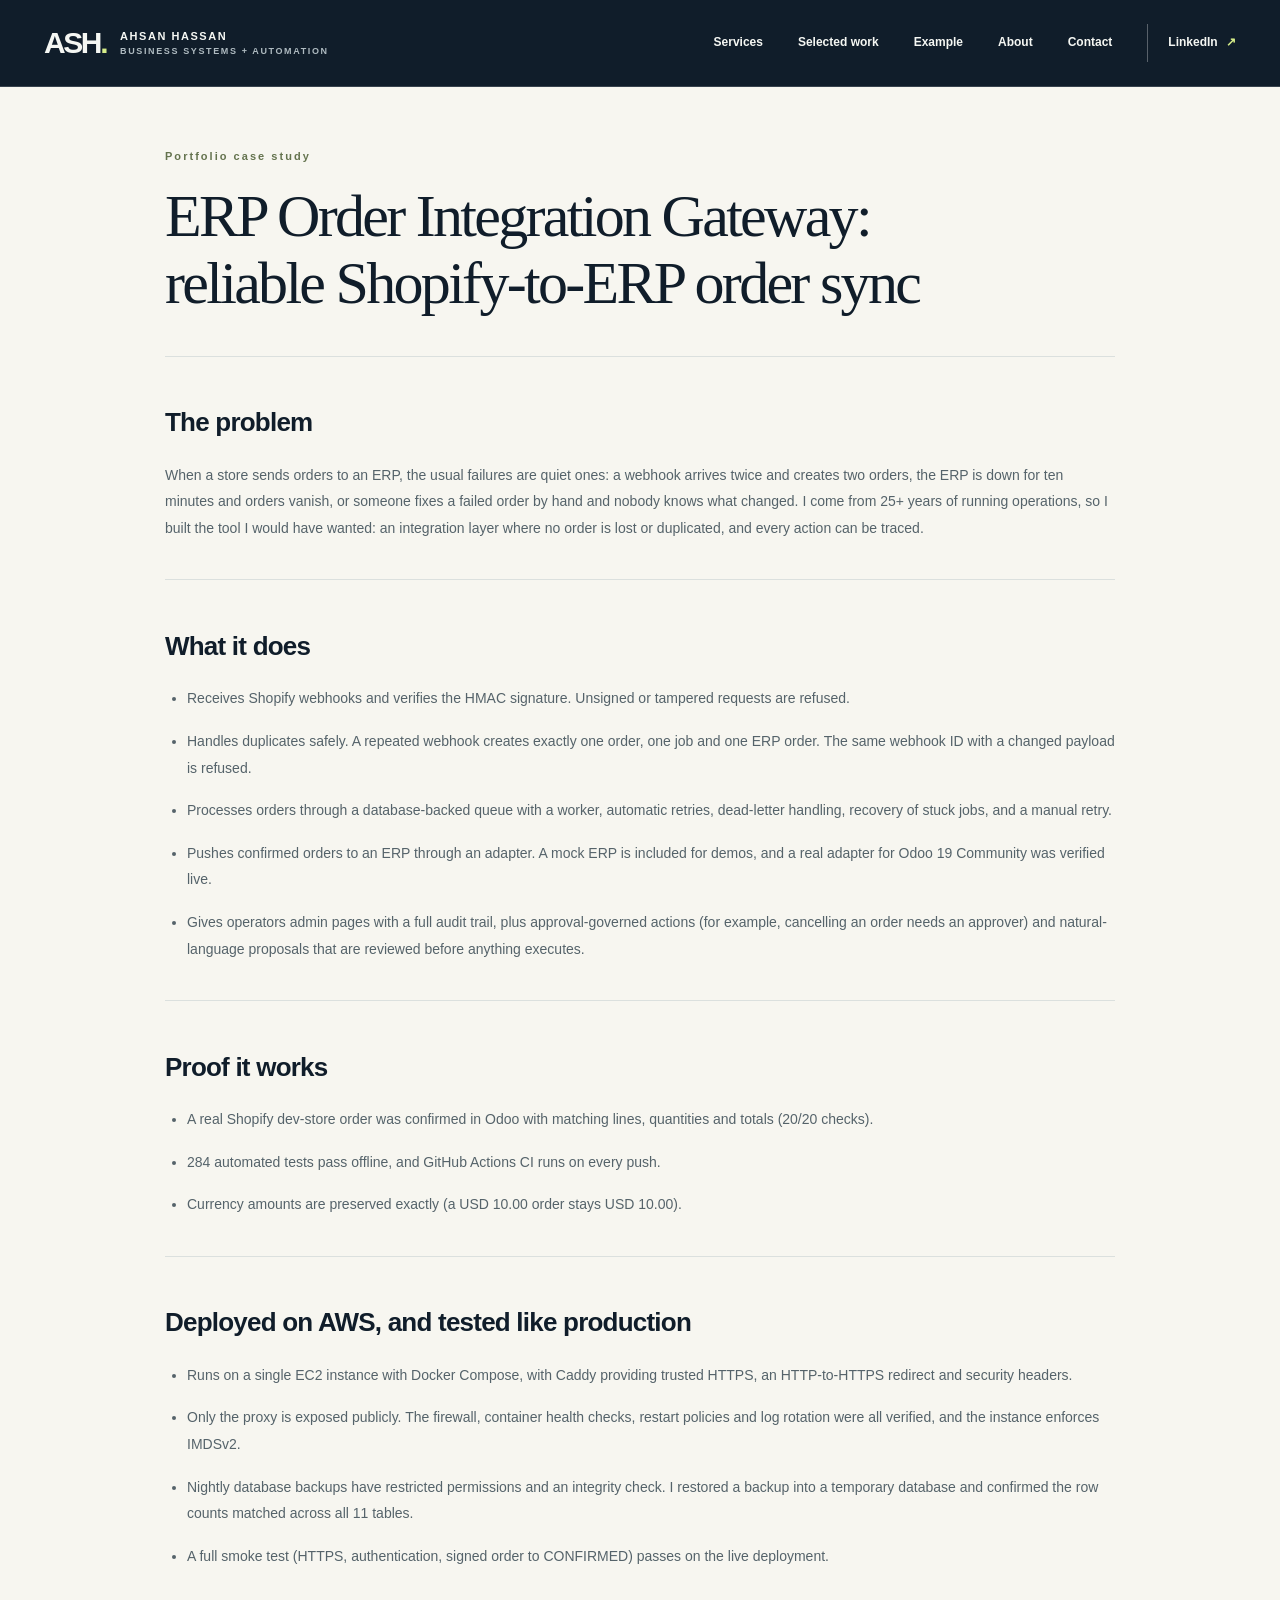
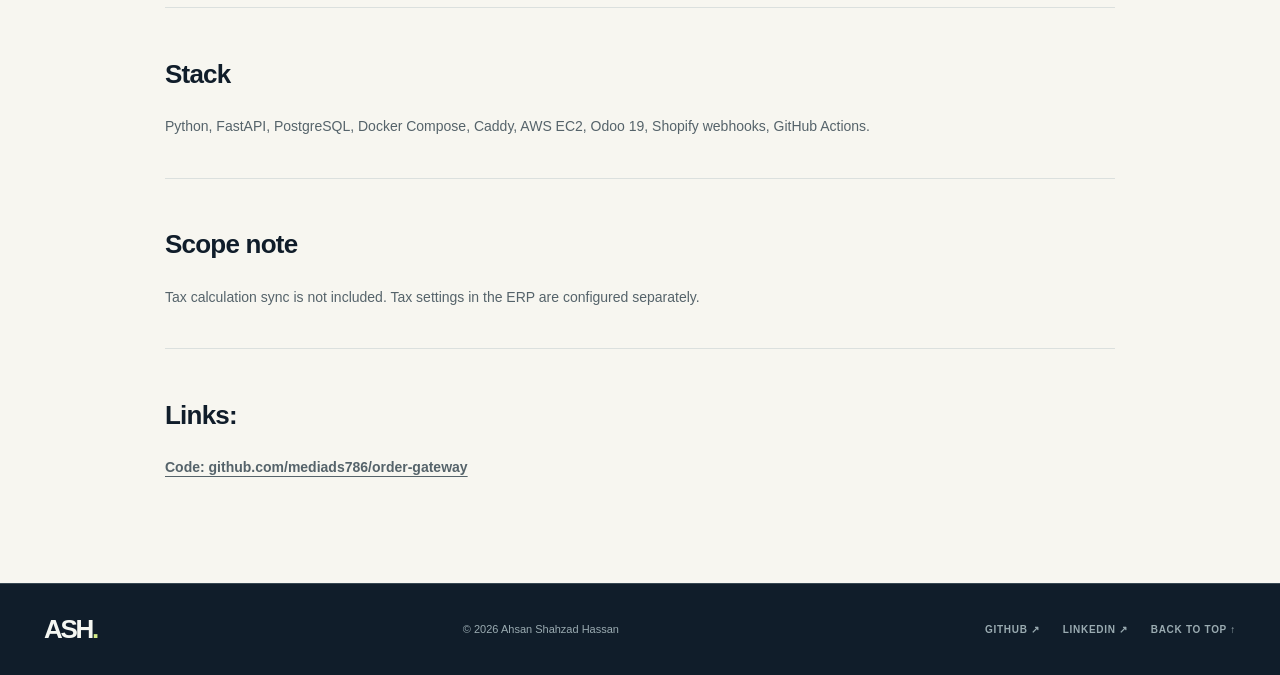
==== order-gateway.html @ eed28237 "Add ERP Order Integration Gateway portfolio case study" ====
<!doctype html>
<html lang="en">
<head>
  <meta charset="utf-8">
  <meta name="viewport" content="width=device-width, initial-scale=1">
  <meta name="theme-color" content="#101d2a">
  <meta name="description" content="ERP Order Integration Gateway case study: reliable Shopify-to-ERP order sync with signed webhooks, safe retries, audit trails and verified Odoo integration.">
  <title>ERP Order Integration Gateway | Ahsan Shahzad Hassan</title>
  <link rel="icon" type="image/svg+xml" href="assets/favicon.svg">
  <link rel="stylesheet" href="styles.css">
  <script src="script.js" defer></script>
  <style>
    .order-gateway-case .site-header{position:relative;background:var(--ink)}
    .order-gateway-case .detail-content{max-width:950px;padding-bottom:64px}
    .order-gateway-case .detail-section ul{padding-left:22px;color:#55636a;font-size:14px;line-height:1.9}
    .order-gateway-case .detail-section li+li{margin-top:16px}
    .order-gateway-case .detail-section a{overflow-wrap:anywhere}
    @media(max-width:1050px){.order-gateway-case .header-content{flex-wrap:wrap;padding-block:18px;gap:18px}.order-gateway-case .nav{gap:20px}}
    @media(max-width:760px){.order-gateway-case .header-content{flex-wrap:nowrap;padding-block:0;gap:12px}.order-gateway-case .nav{gap:0}}
  </style>
</head>
<body class="detail-page order-gateway-case">
  <a class="skip-link" href="#main">Skip to content</a>
  <header class="site-header" id="top">
    <div class="container header-content">
      <a class="brand" href="index.html#top" aria-label="Ahsan Shahzad Hassan, home"><span class="brand-mark">ASH<span class="brand-period">.</span></span><span class="brand-label">AHSAN HASSAN <small>BUSINESS SYSTEMS + AUTOMATION</small></span></a>
      <button class="menu-toggle" type="button" aria-expanded="false" aria-controls="primary-navigation" aria-label="Open navigation"><span></span><span></span><span></span></button>
      <nav id="primary-navigation" class="nav" aria-label="Primary navigation">
        <a href="index.html#services">Services</a><a href="index.html#work">Selected work</a><a href="index.html#case-study">Example</a><a href="index.html#about">About</a><a href="index.html#contact">Contact</a>
        <a class="nav-linkedin" href="https://www.linkedin.com/in/ahsan-shahzad-hassan/" target="_blank" rel="noopener noreferrer" aria-label="LinkedIn profile, opens in new tab">LinkedIn <span aria-hidden="true">↗</span></a>
      </nav>
    </div>
  </header>
  <main id="main" class="container detail-content">
    <article aria-labelledby="case-study-title">
      <div class="detail-intro">
        <p class="section-kicker">Portfolio case study</p>
        <h1 id="case-study-title">ERP Order Integration Gateway: reliable Shopify-to-ERP order sync</h1>
      </div>
      <section class="detail-section" aria-labelledby="problem-title">
        <h2 id="problem-title">The problem</h2>
        <p>When a store sends orders to an ERP, the usual failures are quiet ones: a webhook arrives twice and creates two orders, the ERP is down for ten minutes and orders vanish, or someone fixes a failed order by hand and nobody knows what changed. I come from 25+ years of running operations, so I built the tool I would have wanted: an integration layer where no order is lost or duplicated, and every action can be traced.</p>
      </section>
      <section class="detail-section" aria-labelledby="capabilities-title">
        <h2 id="capabilities-title">What it does</h2>
        <ul>
          <li>Receives Shopify webhooks and verifies the HMAC signature. Unsigned or tampered requests are refused.</li>
          <li>Handles duplicates safely. A repeated webhook creates exactly one order, one job and one ERP order. The same webhook ID with a changed payload is refused.</li>
          <li>Processes orders through a database-backed queue with a worker, automatic retries, dead-letter handling, recovery of stuck jobs, and a manual retry.</li>
          <li>Pushes confirmed orders to an ERP through an adapter. A mock ERP is included for demos, and a real adapter for Odoo 19 Community was verified live.</li>
          <li>Gives operators admin pages with a full audit trail, plus approval-governed actions (for example, cancelling an order needs an approver) and natural-language proposals that are reviewed before anything executes.</li>
        </ul>
      </section>
      <section class="detail-section" aria-labelledby="proof-title">
        <h2 id="proof-title">Proof it works</h2>
        <ul>
          <li>A real Shopify dev-store order was confirmed in Odoo with matching lines, quantities and totals (20/20 checks).</li>
          <li>284 automated tests pass offline, and GitHub Actions CI runs on every push.</li>
          <li>Currency amounts are preserved exactly (a USD 10.00 order stays USD 10.00).</li>
        </ul>
      </section>
      <section class="detail-section" aria-labelledby="deployment-title">
        <h2 id="deployment-title">Deployed on AWS, and tested like production</h2>
        <ul>
          <li>Runs on a single EC2 instance with Docker Compose, with Caddy providing trusted HTTPS, an HTTP-to-HTTPS redirect and security headers.</li>
          <li>Only the proxy is exposed publicly. The firewall, container health checks, restart policies and log rotation were all verified, and the instance enforces IMDSv2.</li>
          <li>Nightly database backups have restricted permissions and an integrity check. I restored a backup into a temporary database and confirmed the row counts matched across all 11 tables.</li>
          <li>A full smoke test (HTTPS, authentication, signed order to CONFIRMED) passes on the live deployment.</li>
        </ul>
      </section>
      <section class="detail-section" aria-labelledby="stack-title">
        <h2 id="stack-title">Stack</h2>
        <p>Python, FastAPI, PostgreSQL, Docker Compose, Caddy, AWS EC2, Odoo 19, Shopify webhooks, GitHub Actions.</p>
      </section>
      <section class="detail-section" aria-labelledby="scope-title">
        <h2 id="scope-title">Scope note</h2>
        <p>Tax calculation sync is not included. Tax settings in the ERP are configured separately.</p>
      </section>
      <section class="detail-section" aria-labelledby="links-title">
        <h2 id="links-title">Links:</h2>
        <p class="media-links"><a href="https://github.com/mediads786/order-gateway" target="_blank" rel="noopener noreferrer">Code: github.com/mediads786/order-gateway</a></p>
      </section>
    </article>
  </main>
  <footer class="site-footer"><div class="container footer-content"><a class="footer-brand" href="index.html#top">ASH<span>.</span></a><span>© <span id="year">2026</span> Ahsan Shahzad Hassan</span><div><a href="https://github.com/mediads786" target="_blank" rel="noopener noreferrer">GITHUB ↗</a><a href="https://www.linkedin.com/in/ahsan-shahzad-hassan/" target="_blank" rel="noopener noreferrer">LINKEDIN ↗</a><a href="#top">BACK TO TOP ↑</a></div></div></footer>
</body>
</html>
---- styles.css ----
:root{--ink:#101d2a;--ink2:#172a38;--paper:#f7f6f0;--white:#fff;--muted:#5d6971;--line:#dbe0de;--lime:#d6ed89;--accent:#b7d86c;--cream:#ecece1;--container:1192px;--ease:cubic-bezier(.22,1,.36,1)}
*{box-sizing:border-box}html{scroll-behavior:smooth;scroll-padding-top:85px}body{margin:0;background:var(--paper);color:var(--ink);font-family:Inter,ui-sans-serif,-apple-system,BlinkMacSystemFont,"Segoe UI",Arial,sans-serif;font-size:16px;line-height:1.6;-webkit-font-smoothing:antialiased}a{color:inherit;text-decoration:none}button{font:inherit}img{max-width:100%;display:block}.container{width:min(calc(100% - 72px),var(--container));margin-inline:auto}a:focus-visible,button:focus-visible{outline:3px solid #8cae3e;outline-offset:5px}.skip-link{position:fixed;top:-100px;left:15px;background:var(--lime);color:var(--ink);padding:12px 20px;z-index:999}.skip-link:focus{top:12px}
.site-header{position:absolute;inset:0 0 auto;z-index:50;border-bottom:1px solid rgba(255,255,255,.17);color:#f5f7f3}.header-content{display:flex;align-items:center;justify-content:space-between;min-height:86px;gap:30px}.brand{display:inline-flex;align-items:center;gap:14px;flex-shrink:0}.brand-mark{font-weight:850;font-size:30px;letter-spacing:-.08em;line-height:1}.brand-period{color:var(--lime)}.brand-label{font-size:11px;font-weight:750;letter-spacing:.14em;line-height:1.3}.brand-label small{display:block;font-weight:550;font-size:9px;color:#afbbc1;letter-spacing:.18em;margin-top:3px}.nav{display:flex;align-items:center;gap:35px;font-size:12px;font-weight:650}.nav a{transition:color .2s}.nav a:hover{color:var(--lime)}.nav-linkedin{padding:9px 0 9px 20px;border-left:1px solid rgba(255,255,255,.3)}.nav-linkedin span{color:var(--lime);margin-left:5px}.menu-toggle{display:none}
.hero{background:var(--ink);color:#f7f8f3;position:relative;overflow:hidden;padding:148px 0 30px}.hero:before{content:"";position:absolute;width:770px;height:770px;background:radial-gradient(circle,rgba(90,130,133,.19),transparent 65%);top:-190px;right:-250px;pointer-events:none}.hero-grid{display:grid;grid-template-columns:1.02fr .98fr;gap:70px;align-items:center;min-height:575px}.hero-copy{position:relative;padding-bottom:8px}.eyebrow,.section-kicker{margin:0;font-size:11px;line-height:1.3;font-weight:780;letter-spacing:.185em}.eyebrow{color:var(--lime);display:flex;align-items:center;gap:12px}.status-dot{width:7px;height:7px;border-radius:50%;background:var(--lime);box-shadow:0 0 0 4px rgba(214,237,137,.12)}.eyebrow-slash{color:#697d88;font-weight:400}.hero h1{font-family:Georgia,"Times New Roman",serif;font-weight:400;font-size:clamp(42px,4.5vw,68px);line-height:1.08;letter-spacing:-.055em;margin:29px 0 27px;max-width:720px}.hero h1 em,.section h2 em,.contact-section h2 em{font-style:italic;color:var(--lime);font-weight:400}.hero-lead{color:#bfcbce;font-size:17px;line-height:1.82;max-width:522px;margin:0}.hero-actions{display:flex;gap:13px;flex-wrap:wrap;margin-top:35px}.button{display:inline-flex;align-items:center;justify-content:space-between;gap:32px;padding:15px 21px;min-height:53px;font-size:12px;line-height:1.3;font-weight:780;border:1px solid transparent;transition:transform .2s var(--ease),background .2s,color .2s}.button:hover{transform:translateY(-3px)}.button span{font-size:17px;font-weight:500}.button-primary{background:var(--lime);color:var(--ink)}.button-primary:hover{background:#ecffa8}.button-outline{border-color:rgba(255,255,255,.32);color:#fff}.button-outline:hover{border-color:var(--lime);background:rgba(255,255,255,.05)}.hero-notes{display:flex;align-items:center;gap:24px;margin-top:58px;color:#a6b5bb;font-size:11px;line-height:1.4;letter-spacing:.015em}.hero-notes strong{font-weight:800;color:#fff}.hero-notes-divider{height:18px;border-left:1px solid #4a5b65}.hero-bottom{border-top:1px solid rgba(255,255,255,.16);display:flex;justify-content:space-between;align-items:center;padding-top:23px;font-size:9px;font-weight:750;letter-spacing:.18em;color:#90a3aa}.hero-bottom span:last-child{font-size:20px;font-weight:400;line-height:1}
.hero-visual{position:relative;isolation:isolate;padding:32px 34px 25px;min-height:0;background:linear-gradient(160deg,#203749 0%,#132635 90%);border:1px solid #395061;box-shadow:19px 24px 60px rgba(0,0,0,.24);border-radius:3px;overflow:hidden}.hero-visual:before{content:"";position:absolute;inset:0;z-index:-1;background-image:linear-gradient(rgba(255,255,255,.032) 1px,transparent 1px),linear-gradient(90deg,rgba(255,255,255,.032) 1px,transparent 1px);background-size:28px 28px;mask-image:linear-gradient(90deg,transparent,black)}.visual-topline,.visual-footer{display:flex;justify-content:space-between;align-items:center;font-size:9px;letter-spacing:.11em;color:#aabdc4;font-weight:780}.visual-topline>span:first-child{display:flex;align-items:center;gap:8px}.visual-pulse{display:block;width:6px;height:6px;background:var(--lime);border-radius:50%}.visual-heading{font-size:clamp(23px,2.4vw,35px);font-weight:650;line-height:1.13;letter-spacing:-.04em;margin:29px 0 22px}.visual-heading span{color:var(--lime)}.flow-rail{display:flex;gap:5px;margin:0 0 22px}.flow-rail div{height:3px;background:#47606f;flex:1}.flow-rail .flow-rail-active{background:var(--lime)}.process-card{min-height:69px;display:flex;align-items:center;gap:17px;padding:13px 17px;background:#f5f6f1;color:var(--ink);border:1px solid #eff4f3;box-shadow:0 10px 14px rgba(0,0,0,.08)}.process-icon{width:32px;height:32px;border:1px solid #bbc4c4;display:grid;place-items:center;flex-shrink:0;font-size:10px;font-weight:800}.process-card strong{font-size:13px;display:block;line-height:1.3}.process-card small{font-size:11px;color:#647179;line-height:1.45;display:block;margin-top:3px}.process-symbol{margin-left:auto;font-size:19px;color:#677880}.process-card.result-card{background:var(--lime);border-color:var(--lime)}.result-card .process-icon{border-color:#92af56}.result-card .process-symbol{color:#24321c}.result-card small{color:#536944}.flow-connector{height:20px;display:flex;justify-content:center;align-items:center}.flow-connector span{height:14px;border-left:1px dashed #8cabb4;position:relative}.flow-connector span:after{content:"";position:absolute;bottom:-2px;left:-3px;width:5px;height:5px;transform:rotate(45deg);border-bottom:1px solid #8cabb4;border-right:1px solid #8cabb4}.visual-footer{margin-top:23px;border-top:1px solid #49606d;padding-top:17px;gap:8px;font-size:8px;letter-spacing:.12em}
.section{padding:107px 0}.section-kicker{color:#64734e}.section h2,.contact-section h2{font-family:Georgia,"Times New Roman",serif;font-size:clamp(43px,4.1vw,63px);font-weight:400;letter-spacing:-.045em;line-height:1.12;margin:20px 0 0}.section h2 em{color:#7b9653}.section-heading{display:grid;grid-template-columns:1.1fr .65fr;gap:70px;align-items:end;margin-bottom:48px}.section-heading h2{max-width:680px}.section-intro{max-width:390px;color:var(--muted);font-size:14px;line-height:1.9;margin:0 0 5px}.project-grid{display:grid;grid-template-columns:repeat(2,minmax(0,1fr));gap:24px}.project-card{background:var(--white);border:1px solid #e1e5df;min-width:0;display:flex;flex-direction:column;transition:border-color .25s,transform .25s var(--ease),box-shadow .25s}.project-card:hover{border-color:#9bab9b;transform:translateY(-4px);box-shadow:0 18px 36px rgba(16,29,42,.07)}.project-image{display:block;position:relative;aspect-ratio:1.63;background:#dfe7e7;overflow:hidden;border-bottom:1px solid #e1e5df}.project-image:before{content:"";position:absolute;inset:0;background:linear-gradient(155deg,rgba(16,29,42,.1),rgba(16,29,42,0) 45%);z-index:1;pointer-events:none}.project-image img{width:100%;height:100%;object-fit:cover;object-position:top;transition:transform .7s var(--ease)}.project-card:hover .project-image img{transform:scale(1.035)}.farmflow-image{background:#d4e1e7}.ecomm-image{background:#dfece4}.friofix-image{background:#d5e5e6}.processlens-image{background:#e5e9ef}.processlens-image img{object-fit:contain;padding:13px;background:#f5f5f2}.image-corner{position:absolute;right:0;bottom:0;background:var(--lime);color:var(--ink);z-index:2;width:40px;height:40px;display:grid;place-items:center;font-size:19px}.project-content{padding:28px 30px 29px;display:flex;flex-direction:column;flex:1}.project-meta{display:flex;flex-wrap:wrap;align-items:center;justify-content:space-between;gap:9px;color:#587052;font-size:9px;font-weight:850;letter-spacing:.14em}.project-tag{letter-spacing:.08em;font-size:8px;background:#eef1e7;padding:6px 8px;color:#556c45}.project-content h3{font-size:27px;letter-spacing:-.047em;line-height:1.19;font-weight:690;margin:18px 0 12px}.project-content p{margin:0 0 18px;font-size:13px;line-height:1.85;color:#5a6871;max-width:470px}.project-stack{font-size:9px;font-weight:770;letter-spacing:.115em;color:#67736a;line-height:1.6;margin-top:auto}.project-stack span{padding:0 5px;color:#a3afa9}.project-links{display:flex;gap:25px;flex-wrap:wrap;padding-top:21px;margin-top:20px;border-top:1px solid #e2e6e1}.project-links a,.text-link{font-size:12px;line-height:1.4;font-weight:780;display:inline-flex;gap:11px;align-items:center;transition:gap .2s,color .2s}.project-links a span,.text-link span{font-weight:400;font-size:16px}.project-links a:hover,.text-link:hover{color:#6a8647;gap:15px}.project-footnote{color:#758177;font-size:11px;line-height:1.6;margin:18px 0 0}
.services-section{background:#e9ede5}.services-layout{display:grid;grid-template-columns:.78fr 1.2fr;gap:100px}.services-header{padding-top:16px}.services-header h2{max-width:480px}.services-header>p:not(.section-kicker){max-width:410px;color:#57675d;line-height:1.85;font-size:14px;margin:25px 0 25px}.services-header .text-link{border-bottom:1px solid currentColor;padding-bottom:5px}.service-list{border-top:1px solid #abb8ae}.service-item{display:grid;grid-template-columns:1fr;gap:0;border-bottom:1px solid #abb8ae;padding:26px 1px 24px;align-items:start}.service-number{font-size:11px;font-weight:780;letter-spacing:.06em;color:#68804d;margin-top:4px}.service-item h3{font-size:19px;letter-spacing:-.025em;font-weight:720;line-height:1.4;margin:0 0 7px}.service-item p{color:#64736b;font-size:12px;line-height:1.75;margin:0;max-width:460px}.service-arrow{font-size:20px;font-weight:400;color:#67804c}
.about-section{background:#f9f9f4}.about-grid{display:grid;grid-template-columns:.64fr 1.2fr;gap:120px}.about-aside{position:relative;min-height:390px;border-right:1px solid #d8dfd5;display:flex;flex-direction:column;justify-content:space-between}.about-monogram{font-size:clamp(110px,12vw,180px);font-weight:800;letter-spacing:-.12em;line-height:.85;color:#e0e7db;margin-left:-14px}.about-monogram span{color:#98b96a}.about-aside-label{color:#829084;letter-spacing:.14em;font-size:9px;font-weight:800;margin-bottom:5px}.about-copy h2{margin:0 0 30px}.about-copy>p{font-size:15px;line-height:1.95;color:#55636a;max-width:665px;margin:0 0 18px}.about-facts{display:grid;grid-template-columns:repeat(3,1fr);gap:15px;border-top:1px solid var(--line);border-bottom:1px solid var(--line);padding:21px 0;margin-top:34px}.about-facts span{display:block;font-size:9px;letter-spacing:.12em;font-weight:820;color:#7b897d;margin-bottom:8px}.about-facts strong{font-size:12px;line-height:1.5;font-weight:750;display:block}.about-links{display:flex;gap:34px;margin-top:25px}
.contact-section{background:var(--ink2);color:#f8faf4;padding:92px 0 103px;position:relative;overflow:hidden}.contact-section:after{content:"ASH";position:absolute;font-size:min(40vw,550px);line-height:1;font-weight:800;letter-spacing:-.16em;right:-1%;bottom:-22%;color:rgba(255,255,255,.025);pointer-events:none}.contact-inner{position:relative;z-index:1}.contact-section .section-kicker{color:var(--lime)}.contact-section h2{font-size:clamp(50px,5vw,76px);margin:22px 0 24px}.contact-section h2 em{color:var(--lime)}.contact-inner>p:not(.section-kicker){max-width:520px;color:#c3cfd0;line-height:1.85;font-size:15px;margin:0 0 30px}.button-contact{background:var(--lime);color:var(--ink);min-width:180px}.button-contact:hover{background:#ecffa8}.contact-email{display:block;width:max-content;margin-top:19px;color:#bdc9cb;font-size:12px;border-bottom:1px solid #647780;padding-bottom:3px}.contact-email:hover{color:var(--lime)}.site-footer{background:#101d2a;color:#9aabb1;border-top:1px solid #374752}.footer-content{min-height:91px;display:flex;align-items:center;justify-content:space-between;gap:20px}.footer-brand{font-size:26px;font-weight:850;letter-spacing:-.09em;color:#f5f7f2}.footer-brand span{color:var(--lime)}.footer-content>span{font-size:11px}.footer-content>div{display:flex;align-items:center;gap:23px;font-size:10px;font-weight:800;letter-spacing:.07em}.footer-content>div a:hover{color:var(--lime)}
@media(max-width:1050px){.hero-grid{gap:40px;grid-template-columns:1fr 1fr}.hero h1{font-size:clamp(38px,5vw,54px)}.hero-lead{font-size:15px}.hero-visual{padding:27px 26px;min-height:auto}.services-layout{gap:50px}.about-grid{gap:70px}.nav{gap:21px}.section{padding:84px 0}}@media(max-width:760px){.container{width:min(calc(100% - 40px),var(--container))}.site-header{position:absolute}.header-content{min-height:72px}.brand-mark{font-size:26px}.menu-toggle{display:flex;flex-direction:column;align-items:center;justify-content:center;gap:5px;border:1px solid rgba(255,255,255,.4);background:transparent;width:40px;height:40px;cursor:pointer}.menu-toggle span{height:1px;width:18px;background:#fff;display:block}.nav{display:none;position:absolute;left:0;right:0;top:72px;padding:16px 20px 22px;background:#172b3a;border-bottom:1px solid #49606b;flex-direction:column;align-items:stretch;gap:0;box-shadow:0 16px 22px rgba(0,0,0,.18)}.nav.is-open{display:flex}.nav a{padding:12px 0;font-size:14px}.nav-linkedin{border-left:0;border-top:1px solid #4b5b65;margin-top:7px}.hero{padding-top:132px}.hero-grid{grid-template-columns:1fr;gap:46px}.hero h1{font-size:clamp(38px,8vw,56px)}.hero-lead{max-width:570px}.hero-notes{margin-top:32px}.hero-visual{max-width:560px;width:100%;margin-inline:auto}.hero-bottom{margin-top:45px}.section-heading{grid-template-columns:1fr;gap:22px}.section-intro{max-width:600px}.project-grid{grid-template-columns:1fr}.project-image{aspect-ratio:1.85}.services-layout{grid-template-columns:1fr;gap:35px}.services-header h2{max-width:600px}.about-grid{grid-template-columns:1fr;gap:32px}.about-aside{min-height:0;border-right:0;display:block}.about-monogram,.about-aside-label{display:none}.about-copy h2{font-size:clamp(40px,7.5vw,58px)}.about-facts{gap:10px}.footer-content{flex-wrap:wrap;padding-block:23px}.footer-content>div{width:100%;gap:23px}}@media(max-width:470px){.container{width:calc(100% - 34px)}.hero{padding-top:113px}.brand-label{font-size:9px}.brand-label small{font-size:8px}.hero h1{font-size:clamp(34px,9.5vw,44px);margin:24px 0}.hero-lead{font-size:14px}.hero-actions{gap:10px}.hero-actions .button{width:100%}.hero-notes{align-items:flex-start;gap:13px;font-size:10px}.hero-notes-divider{height:27px}.hero-visual{padding:23px 18px}.visual-heading{margin-top:26px}.visual-footer{font-size:7px}.section{padding:68px 0}.section h2{font-size:clamp(39px,10vw,48px)}.section-heading{margin-bottom:30px}.project-grid{gap:20px}.project-image{aspect-ratio:1.45}.project-content{padding:24px 20px}.project-content h3{font-size:25px}.project-tag{font-size:7px}.project-links{gap:17px}.service-item{grid-template-columns:1fr;gap:0;padding-block:24px}.service-item h3{font-size:17px}.about-facts{grid-template-columns:1fr;gap:17px}.about-facts span{margin-bottom:2px}.about-links{gap:24px}.contact-section{padding:76px 0}.contact-section h2{font-size:clamp(43px,10vw,57px)}.footer-content>div{gap:15px;font-size:9px}}@media(prefers-reduced-motion:reduce){html{scroll-behavior:auto}*,*:before,*:after{animation-duration:.01ms!important;transition-duration:.01ms!important}}

.hero-visual .process-icon{font-size:15px}.hero-visual .process-card small{max-width:330px}
.case-section{background:#fff}.case-grid{display:grid;grid-template-columns:repeat(3,minmax(0,1fr));gap:48px;margin-top:44px;border-top:1px solid var(--line);padding-top:34px}.case-grid h3{font-size:11px;letter-spacing:.16em;text-transform:uppercase;color:#64734e;margin:0 0 12px;font-weight:820}.case-grid p{font-size:15px;line-height:1.85;color:#55636a;margin:0}.case-link{margin-top:38px;border-bottom:1px solid currentColor;padding-bottom:5px}
.steps{margin:0 0 28px;padding:0;list-style:none;counter-reset:s;max-width:410px}.steps li{counter-increment:s;position:relative;padding:14px 0 14px 34px;border-top:1px solid #b9c5bb;font-size:13px;line-height:1.7;color:#57675d}.steps li:last-child{border-bottom:1px solid #b9c5bb}.steps li:before{content:counter(s);position:absolute;left:0;top:14px;font-size:12px;font-weight:800;color:#68804d}.steps strong{display:block;color:var(--ink);font-size:14px}
.about-photo{width:min(100%,300px);aspect-ratio:5/6;object-fit:cover;margin-top:26px}.about-aside:has(.about-photo) .about-monogram{display:none}
@media(max-width:760px){.case-grid{grid-template-columns:1fr;gap:28px}.about-photo{width:min(100%,240px)}}


.hero-visual .process-card{margin-bottom:10px}.hero-visual .process-card.result-card{margin-bottom:0}

.order-gateway-card{grid-column:1/-1;display:grid;grid-template-columns:minmax(0,1fr) minmax(0,1fr)}
.automation-gallery{display:grid;grid-template-columns:repeat(2,minmax(0,1fr));gap:24px}.automation-gallery figure{min-width:0}.automation-image{display:flex;align-items:center;justify-content:center;aspect-ratio:2.8;background:#fff;border:1px solid rgba(16,29,42,.12);border-radius:12px;overflow:hidden}.automation-image img{width:100%;height:100%;object-fit:contain}.automation-image:hover{border-color:#9bab9b}
@media(max-width:760px){.automation-gallery{grid-template-columns:1fr}}
.order-gateway-image{aspect-ratio:auto;min-height:100%;background:#f7f6f0;border-bottom:0;border-right:1px solid #e1e5df;display:flex;align-items:center;justify-content:center;padding-bottom:36px}
.order-gateway-image:before{display:none}.order-gateway-image img{height:auto;object-fit:contain;object-position:center}.order-gateway-card:hover .order-gateway-image img{transform:none}
.order-gateway-card .project-content{padding:32px}.order-gateway-card .project-content h3{max-width:460px}.order-gateway-card .project-content>p{max-width:none}
.project-evidence{list-style:none;margin:0 0 20px;padding:0;border-top:1px solid var(--line)}.project-evidence li{position:relative;padding:12px 0 12px 20px;border-bottom:1px solid var(--line);font-size:12px;line-height:1.7;color:#5a6871}.project-evidence li:before{content:"✓";position:absolute;left:0;top:12px;color:#59783c;font-weight:800}.project-evidence strong{color:var(--ink);font-weight:750}
.order-gateway-card .project-content .project-scope{font-size:11px;line-height:1.75;color:#64716b;margin-bottom:20px}
.evidence-image-caption{position:absolute;bottom:0;left:0;right:40px;padding:9px 14px;border-top:1px solid var(--line);font-size:10px;font-weight:750;line-height:1.7;background:#eef1e7;color:#556c45}
.order-gateway-evidence{grid-column:1/-1;display:grid;grid-template-columns:repeat(2,minmax(0,1fr));gap:24px;padding:28px 32px;border-top:1px solid var(--line);background:#f9faf5}.order-gateway-evidence figure{margin:0;min-width:0}.evidence-link{display:block;border:1px solid var(--line);background:#f7f6f0}.evidence-link img{width:100%;height:auto}.order-gateway-evidence figcaption{margin-top:12px;font-size:11px;line-height:1.75;color:#64716b}.order-gateway-evidence figcaption strong{color:var(--ink);font-weight:750}
@media(max-width:1050px){.order-gateway-card .project-content{padding:26px}.order-gateway-card .project-content h3{font-size:25px}}
@media(max-width:760px){.order-gateway-card{grid-template-columns:1fr}.order-gateway-image{min-height:0;aspect-ratio:2140/1300;border-right:0;border-bottom:1px solid #e1e5df}.order-gateway-image img{width:100%;height:100%}.order-gateway-card .project-content{padding:26px}.order-gateway-evidence{grid-template-columns:1fr;padding:26px}}
@media(max-width:470px){.order-gateway-card .project-content{padding:24px 20px}.order-gateway-evidence{padding:24px 20px}.evidence-image-caption{font-size:9px}}

[hidden]{display:none!important}.project-filters{display:flex;flex-wrap:wrap;gap:10px;margin:0 0 12px}.project-filters button{border:1px solid #bcc8b7;background:transparent;color:var(--ink);padding:10px 14px;font-size:12px;font-weight:700;line-height:1.45;cursor:pointer}.project-filters button[aria-pressed="true"]{background:var(--lime);border-color:#a5bd74}.project-filters button:hover{border-color:#6a8647}.filter-result{margin:0 0 24px;color:var(--muted);font-size:12px}.gateway-feature{border-top:3px solid #a5bd74}.gateway-image{background:var(--paper)}.gateway-image img{object-fit:contain;object-position:center;padding:10px}.project-content .related-project{font-size:11px;line-height:1.6;margin:17px 0 0;padding-top:13px;border-top:1px solid var(--line)}.related-project a{text-decoration:underline;text-underline-offset:3px}.project-content h3{min-height:2.38em}.detail-header{background:var(--ink);color:#fff}.detail-header nav{display:flex;flex-wrap:wrap;gap:24px;font-size:12px;font-weight:700}.detail-content{padding-top:62px;padding-bottom:40px}.detail-intro{max-width:850px;margin-bottom:34px}.detail-intro h1{font-family:Georgia,"Times New Roman",serif;font-size:clamp(36px,5vw,60px);font-weight:400;letter-spacing:-.045em;line-height:1.12;margin:20px 0}.detail-lead{font-size:18px;line-height:1.8;color:var(--muted)}.detail-media{margin:0 0 40px}.detail-media img{width:100%;border:1px solid var(--line)}.detail-media figcaption{font-size:12px;color:var(--muted);margin-top:12px;line-height:1.8}.detail-section{margin:38px 0;padding-top:28px;border-top:1px solid var(--line)}.detail-section h2,.related-case h2{font-size:26px;line-height:1.3;letter-spacing:-.03em}.detail-section p,.related-case p{max-width:950px;color:#55636a;font-size:14px;line-height:1.9}.architecture-path{padding:20px;background:#eef1e7;border:1px solid var(--line);font-size:14px;line-height:2;font-weight:650}.detail-section video{width:100%;display:block;background:var(--ink);border:1px solid var(--line)}.media-links{display:flex;flex-wrap:wrap;gap:24px}.media-links a{font-weight:750;text-decoration:underline;text-underline-offset:4px}.detail-section .project-evidence li{font-size:14px;padding:15px 0 15px 22px}.related-case{background:#e9ede5;padding:28px;margin-top:45px}.detail-footer{display:flex;justify-content:space-between;gap:20px;padding-block:28px;font-size:12px;font-weight:700;border-top:1px solid var(--line)}
@media(max-width:760px){.detail-header .header-content{flex-wrap:wrap;padding-block:16px;gap:15px}.detail-header nav{gap:14px}.detail-content{padding-top:38px}.detail-lead{font-size:16px}.detail-section h2,.related-case h2{font-size:23px}.related-case{padding:22px}.project-content h3{min-height:0}}
@media(max-width:470px){.project-filters button{width:100%;text-align:left}.detail-header nav{font-size:11px}.detail-footer{flex-wrap:wrap}}
.detail-page .project-content h2{font-size:27px;letter-spacing:-.047em;line-height:1.19;font-weight:690;margin:18px 0 12px}

/* Keep the homepage gallery light; full project information lives on detail pages. */
.work-section .project-grid{column-gap:36px;row-gap:56px;align-items:stretch;grid-auto-rows:1fr}
.work-section .project-grid>.project-card{border-width:1px;border-color:#dfe4dc;box-shadow:none}
.work-section .project-grid>.gateway-feature{border-top-color:#a5bd74}
.work-section .project-grid .project-image{aspect-ratio:2.6;flex:none;min-height:0}
.work-section .project-grid .project-image img{object-fit:cover;object-position:top;padding:0}
.work-section .project-grid .project-image img.project-preview-workflow{object-fit:contain;object-position:center}
.work-section .project-grid .project-content{padding:28px;min-height:246px}
.work-section .project-grid .project-content h3{margin:14px 0 10px;min-height:2.38em}
.work-section .project-grid .project-content>p{font-size:13px;line-height:1.75;margin:0;max-width:none;min-height:3.5em}
.work-section .project-grid .project-links{margin-top:auto;padding-top:22px;border-top:0}
.work-section .project-filters{margin-bottom:16px;gap:12px}
.work-section .filter-result{margin-bottom:44px}
.automation-examples-link{margin:44px 0 0}
.detail-screenshot{display:block;border:1px solid var(--line);background:var(--paper)}.detail-screenshot img{width:100%;height:auto}
@media(max-width:1050px){.work-section .project-grid{column-gap:32px;row-gap:48px}.work-section .project-grid .project-content{padding:24px}}
@media(max-width:900px){.work-section .project-grid{grid-template-columns:1fr;row-gap:40px;grid-auto-rows:auto}.work-section .project-grid .project-content{min-height:230px}.work-section .project-grid .project-content h3{min-height:2.38em}.work-section .filter-result{margin-bottom:36px}}
@media(max-width:470px){.work-section .project-grid{row-gap:36px}.work-section .project-grid .project-content{padding:24px;min-height:230px}.work-section .project-filters{gap:10px}.work-section .filter-result{margin-bottom:32px}}
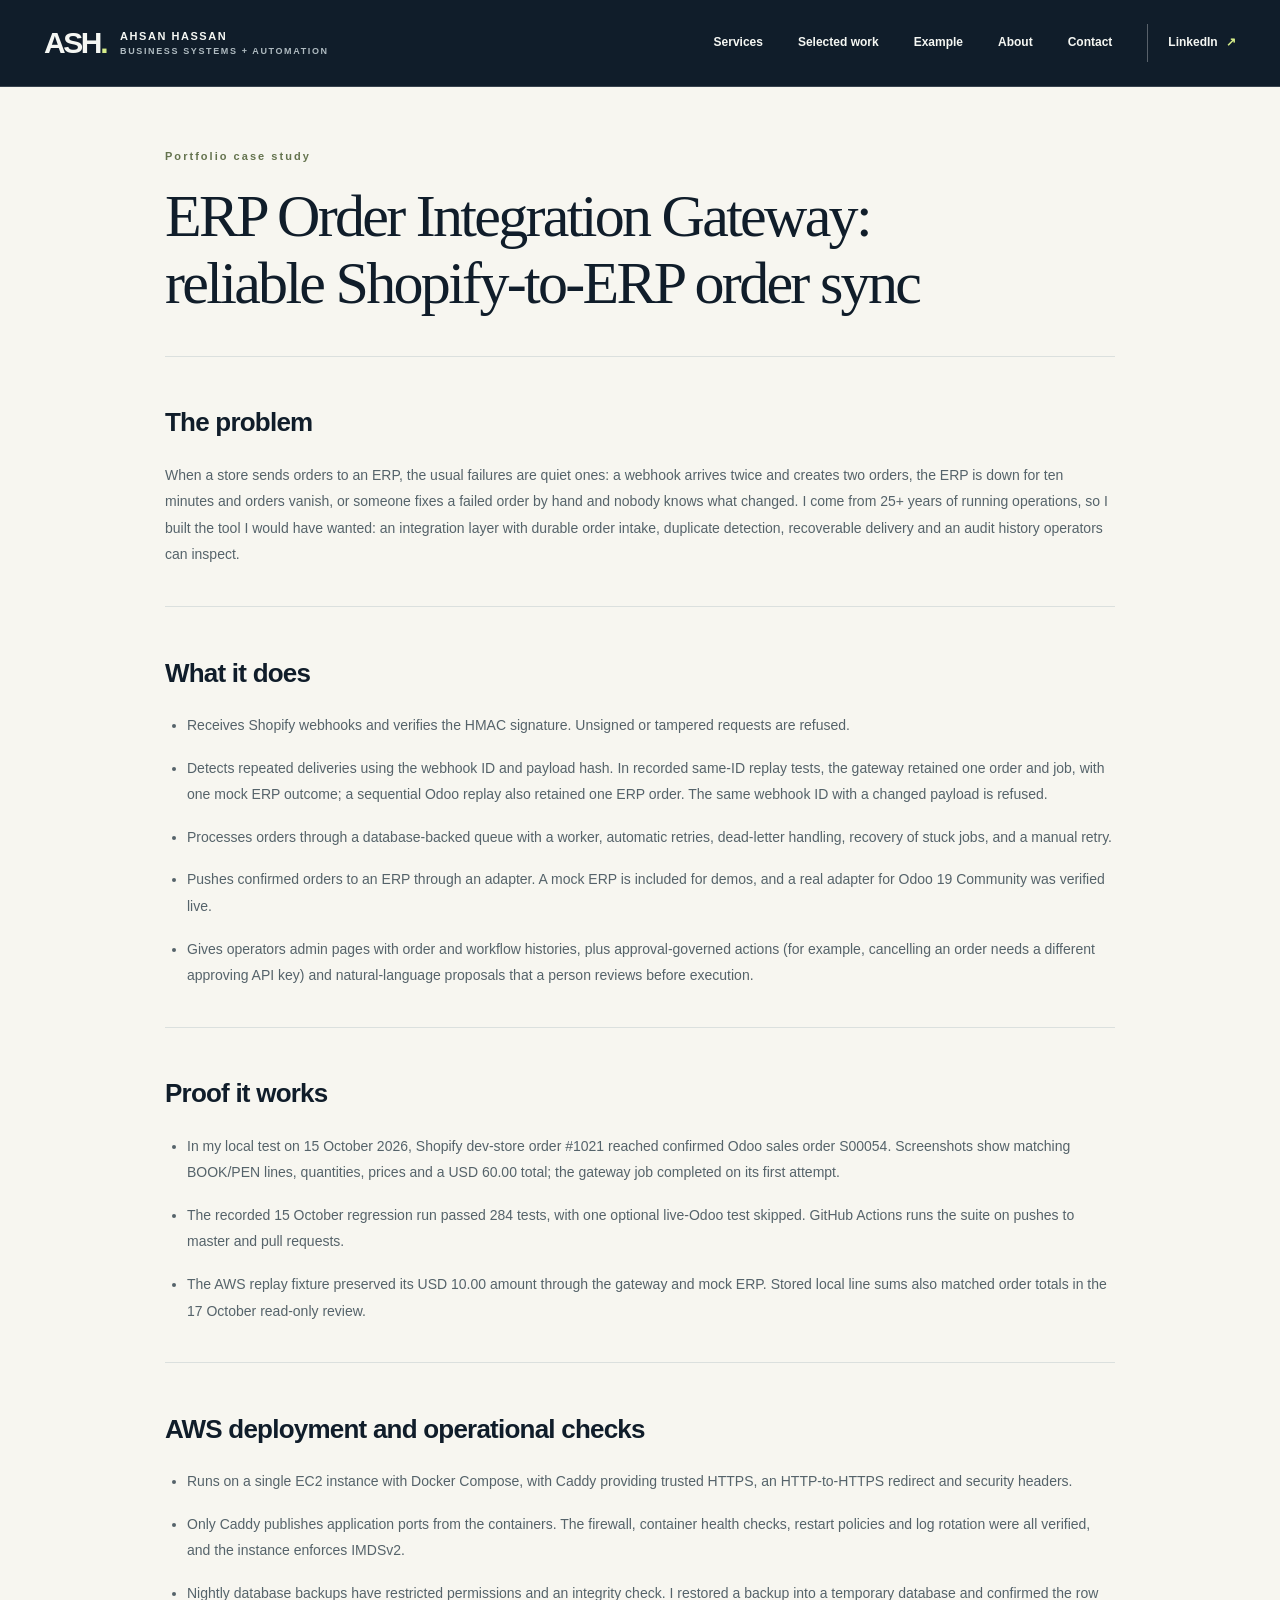
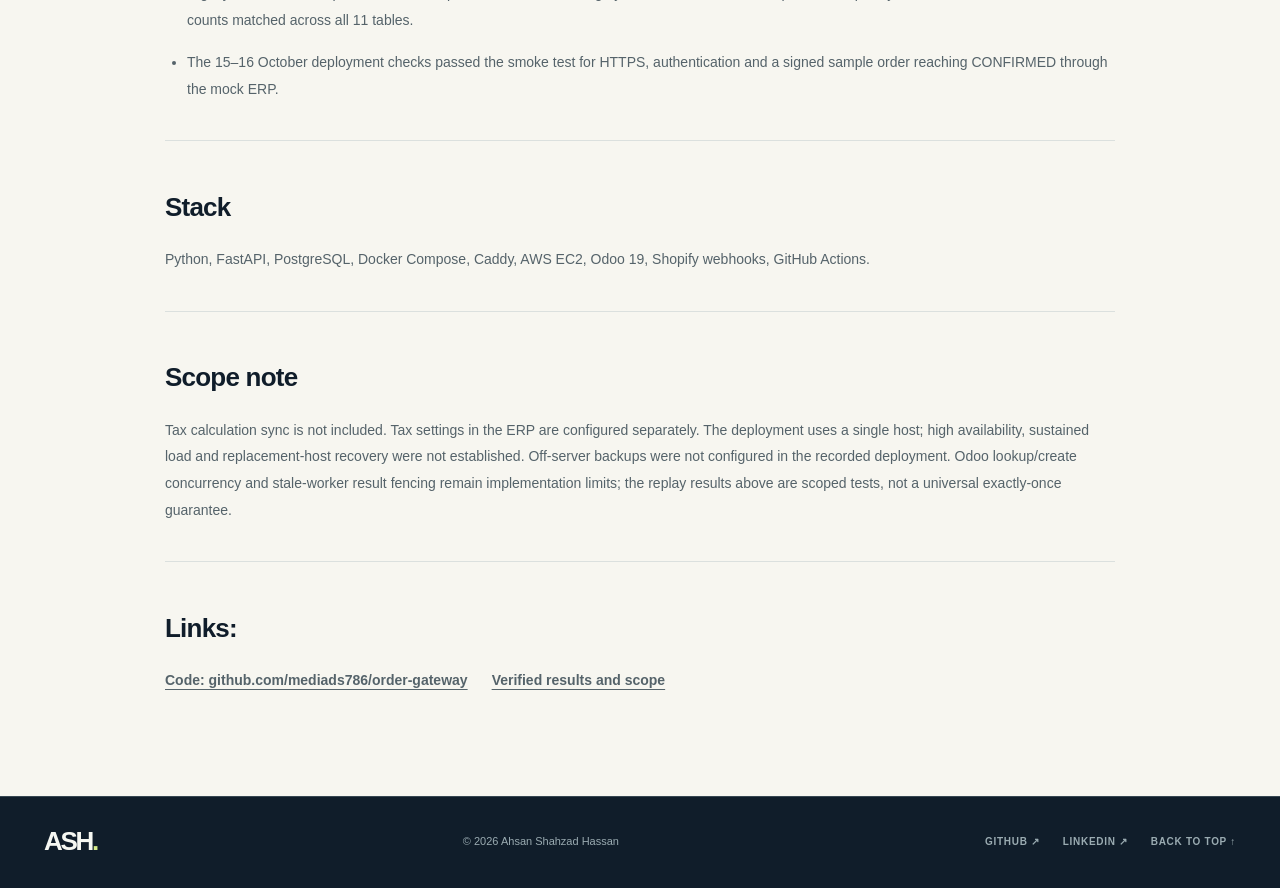
==== commit ccfbefaf: "Align gateway case studies with reconciled verification evidence" ====
--- a/order-gateway.html
+++ b/order-gateway.html
@@ -39,33 +39,33 @@
       </div>
       <section class="detail-section" aria-labelledby="problem-title">
         <h2 id="problem-title">The problem</h2>
-        <p>When a store sends orders to an ERP, the usual failures are quiet ones: a webhook arrives twice and creates two orders, the ERP is down for ten minutes and orders vanish, or someone fixes a failed order by hand and nobody knows what changed. I come from 25+ years of running operations, so I built the tool I would have wanted: an integration layer where no order is lost or duplicated, and every action can be traced.</p>
+        <p>When a store sends orders to an ERP, the usual failures are quiet ones: a webhook arrives twice and creates two orders, the ERP is down for ten minutes and orders vanish, or someone fixes a failed order by hand and nobody knows what changed. I come from 25+ years of running operations, so I built the tool I would have wanted: an integration layer with durable order intake, duplicate detection, recoverable delivery and an audit history operators can inspect.</p>
       </section>
       <section class="detail-section" aria-labelledby="capabilities-title">
         <h2 id="capabilities-title">What it does</h2>
         <ul>
           <li>Receives Shopify webhooks and verifies the HMAC signature. Unsigned or tampered requests are refused.</li>
-          <li>Handles duplicates safely. A repeated webhook creates exactly one order, one job and one ERP order. The same webhook ID with a changed payload is refused.</li>
+          <li>Detects repeated deliveries using the webhook ID and payload hash. In recorded same-ID replay tests, the gateway retained one order and job, with one mock ERP outcome; a sequential Odoo replay also retained one ERP order. The same webhook ID with a changed payload is refused.</li>
           <li>Processes orders through a database-backed queue with a worker, automatic retries, dead-letter handling, recovery of stuck jobs, and a manual retry.</li>
           <li>Pushes confirmed orders to an ERP through an adapter. A mock ERP is included for demos, and a real adapter for Odoo 19 Community was verified live.</li>
-          <li>Gives operators admin pages with a full audit trail, plus approval-governed actions (for example, cancelling an order needs an approver) and natural-language proposals that are reviewed before anything executes.</li>
+          <li>Gives operators admin pages with order and workflow histories, plus approval-governed actions (for example, cancelling an order needs a different approving API key) and natural-language proposals that a person reviews before execution.</li>
         </ul>
       </section>
       <section class="detail-section" aria-labelledby="proof-title">
         <h2 id="proof-title">Proof it works</h2>
         <ul>
-          <li>A real Shopify dev-store order was confirmed in Odoo with matching lines, quantities and totals (20/20 checks).</li>
-          <li>284 automated tests pass offline, and GitHub Actions CI runs on every push.</li>
-          <li>Currency amounts are preserved exactly (a USD 10.00 order stays USD 10.00).</li>
+          <li>In my local test on 15 October 2026, Shopify dev-store order #1021 reached confirmed Odoo sales order S00054. Screenshots show matching BOOK/PEN lines, quantities, prices and a USD 60.00 total; the gateway job completed on its first attempt.</li>
+          <li>The recorded 15 October regression run passed 284 tests, with one optional live-Odoo test skipped. GitHub Actions runs the suite on pushes to master and pull requests.</li>
+          <li>The AWS replay fixture preserved its USD 10.00 amount through the gateway and mock ERP. Stored local line sums also matched order totals in the 17 October read-only review.</li>
         </ul>
       </section>
       <section class="detail-section" aria-labelledby="deployment-title">
-        <h2 id="deployment-title">Deployed on AWS, and tested like production</h2>
+        <h2 id="deployment-title">AWS deployment and operational checks</h2>
         <ul>
           <li>Runs on a single EC2 instance with Docker Compose, with Caddy providing trusted HTTPS, an HTTP-to-HTTPS redirect and security headers.</li>
-          <li>Only the proxy is exposed publicly. The firewall, container health checks, restart policies and log rotation were all verified, and the instance enforces IMDSv2.</li>
+          <li>Only Caddy publishes application ports from the containers. The firewall, container health checks, restart policies and log rotation were all verified, and the instance enforces IMDSv2.</li>
           <li>Nightly database backups have restricted permissions and an integrity check. I restored a backup into a temporary database and confirmed the row counts matched across all 11 tables.</li>
-          <li>A full smoke test (HTTPS, authentication, signed order to CONFIRMED) passes on the live deployment.</li>
+          <li>The 15–16 October deployment checks passed the smoke test for HTTPS, authentication and a signed sample order reaching CONFIRMED through the mock ERP.</li>
         </ul>
       </section>
       <section class="detail-section" aria-labelledby="stack-title">
@@ -74,11 +74,11 @@
       </section>
       <section class="detail-section" aria-labelledby="scope-title">
         <h2 id="scope-title">Scope note</h2>
-        <p>Tax calculation sync is not included. Tax settings in the ERP are configured separately.</p>
+        <p>Tax calculation sync is not included. Tax settings in the ERP are configured separately. The deployment uses a single host; high availability, sustained load and replacement-host recovery were not established. Off-server backups were not configured in the recorded deployment. Odoo lookup/create concurrency and stale-worker result fencing remain implementation limits; the replay results above are scoped tests, not a universal exactly-once guarantee.</p>
       </section>
       <section class="detail-section" aria-labelledby="links-title">
         <h2 id="links-title">Links:</h2>
-        <p class="media-links"><a href="https://github.com/mediads786/order-gateway" target="_blank" rel="noopener noreferrer">Code: github.com/mediads786/order-gateway</a></p>
+        <p class="media-links"><a href="https://github.com/mediads786/order-gateway" target="_blank" rel="noopener noreferrer">Code: github.com/mediads786/order-gateway</a><a href="https://github.com/mediads786/order-gateway/blob/master/docs/verification-summary.md" target="_blank" rel="noopener noreferrer">Verified results and scope</a></p>
       </section>
     </article>
   </main>
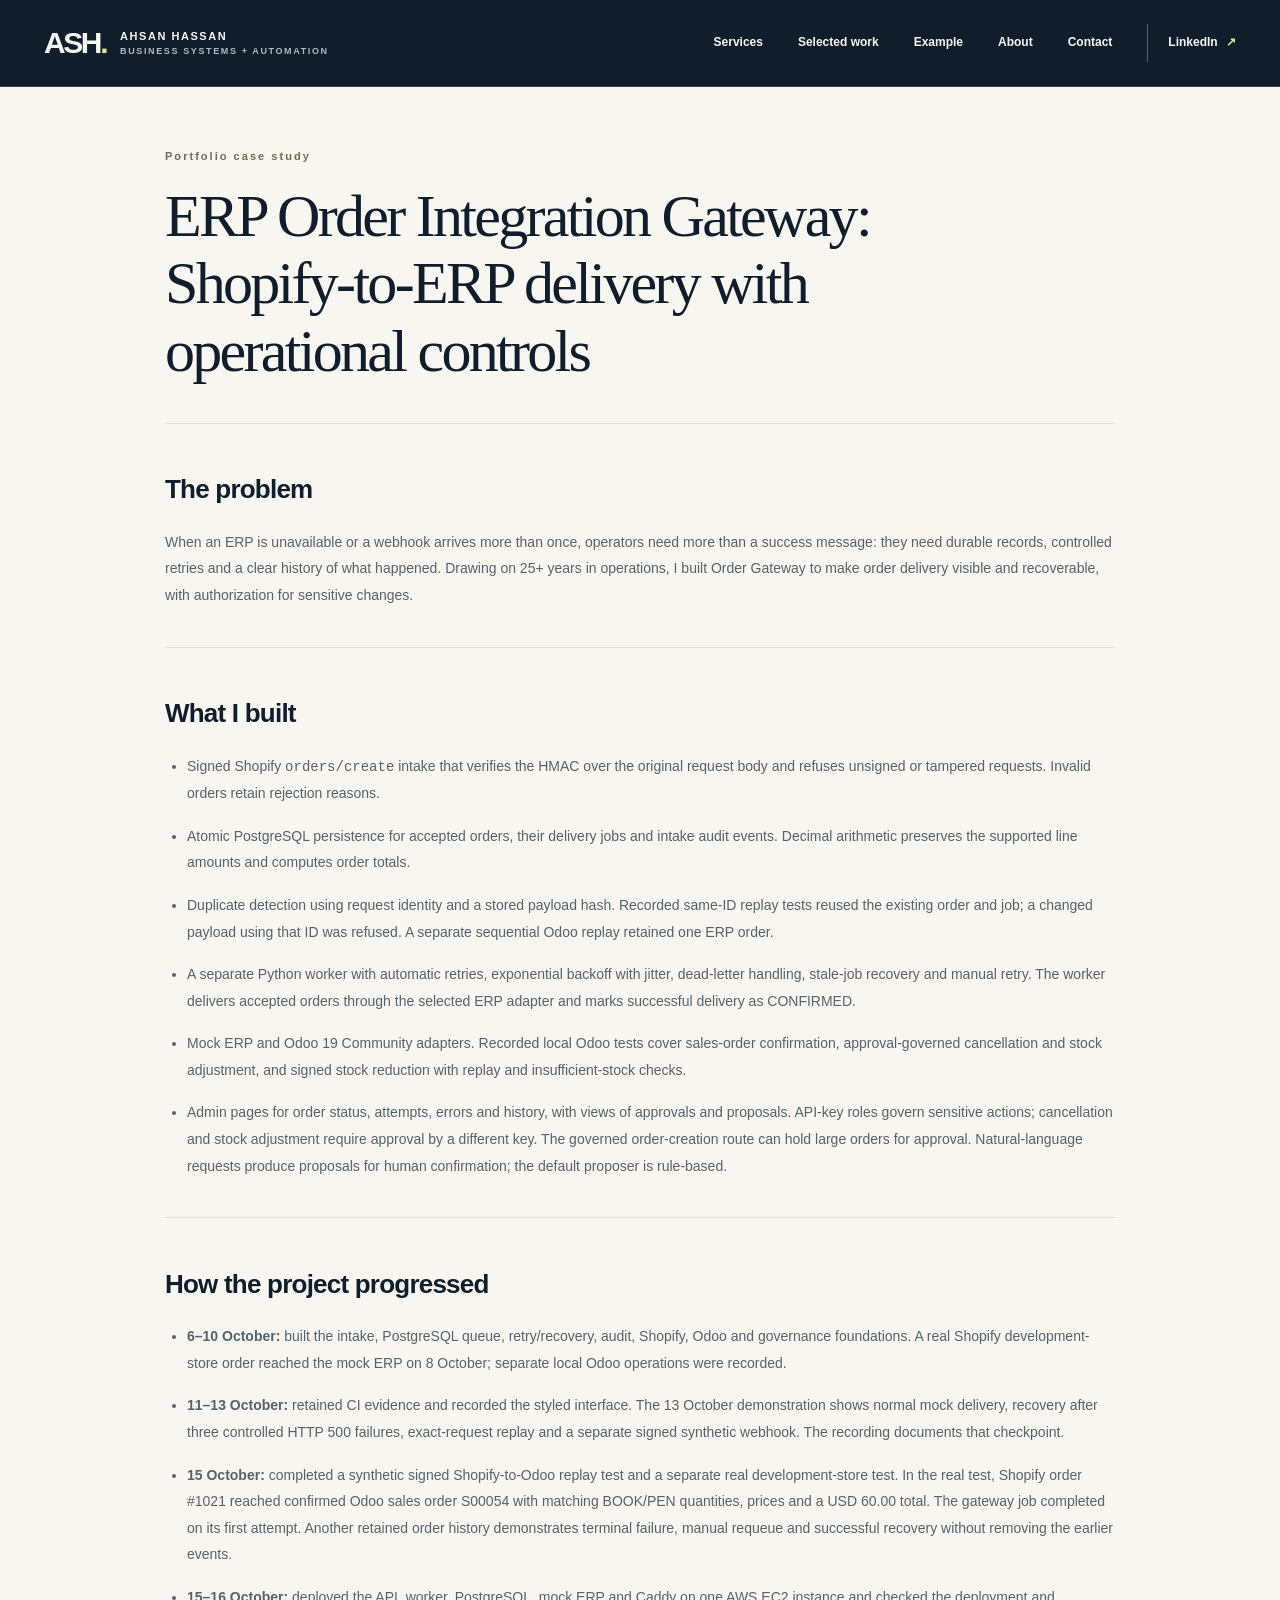
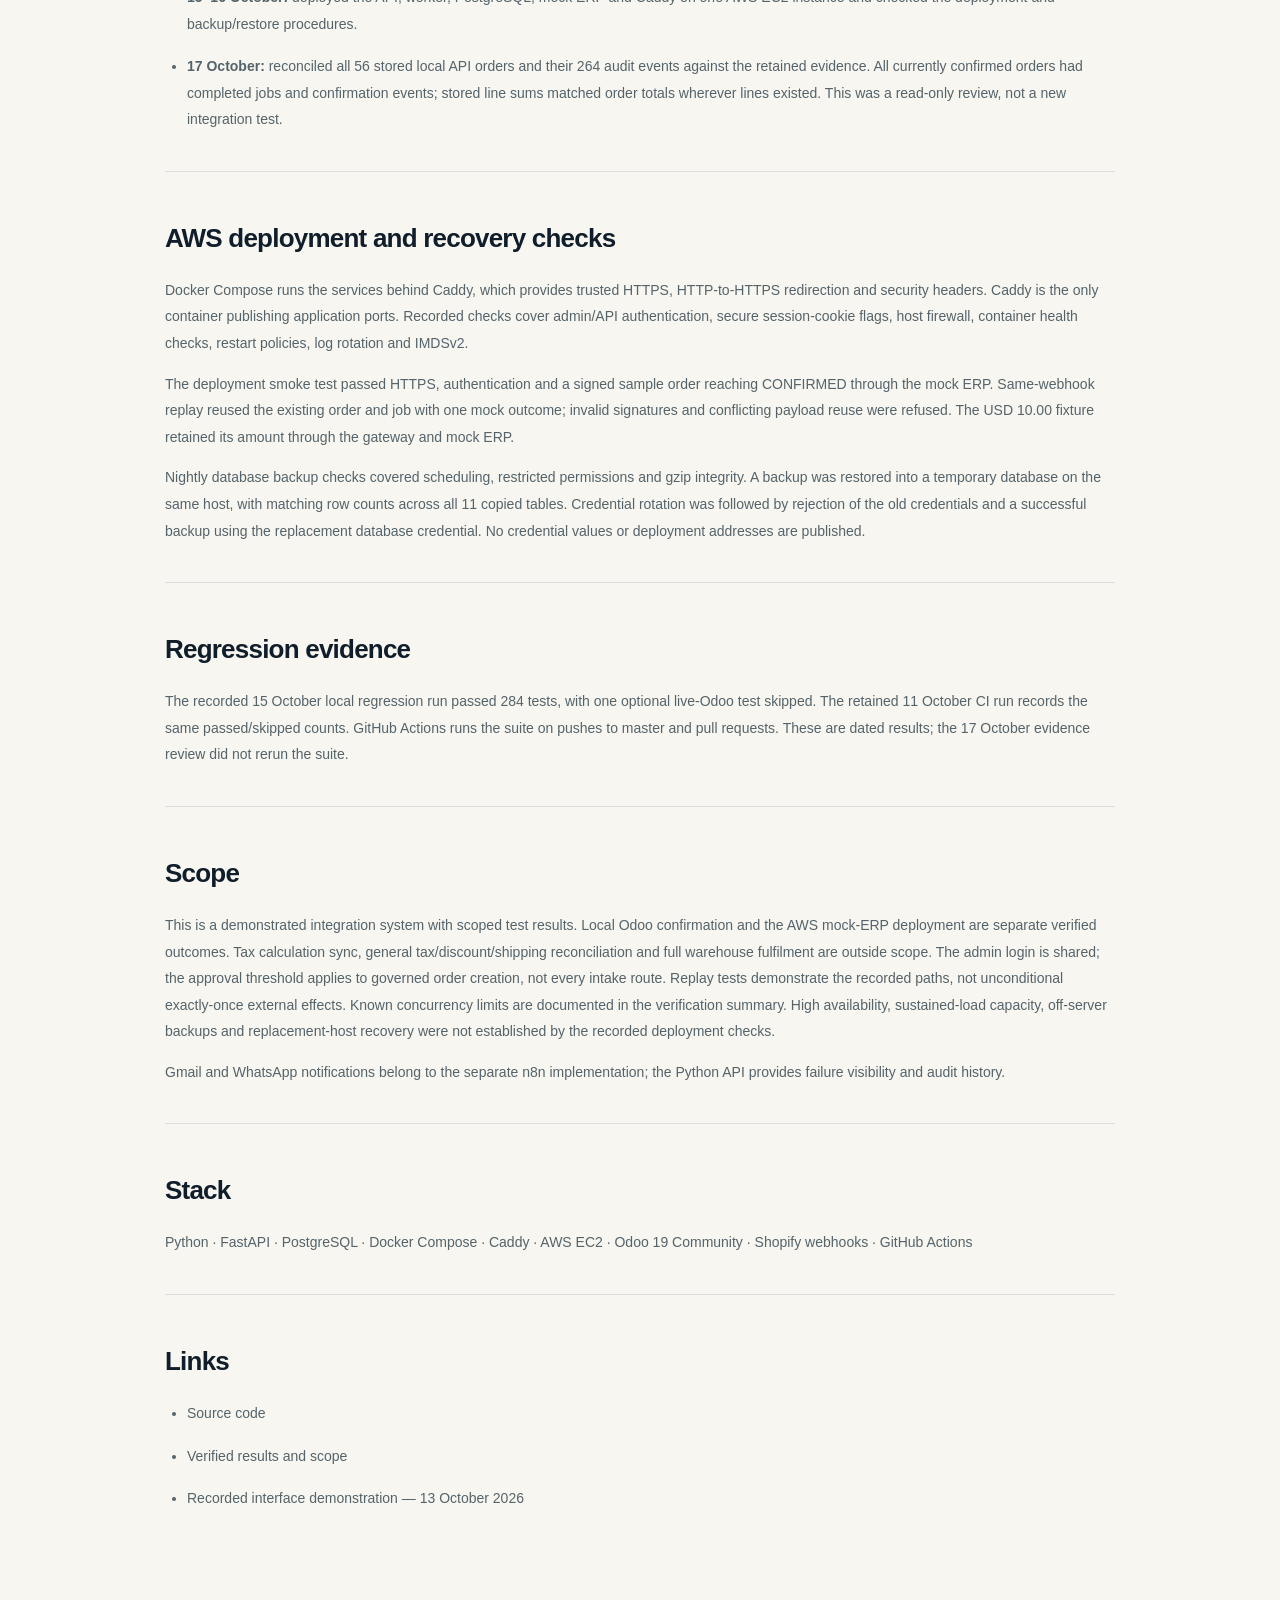
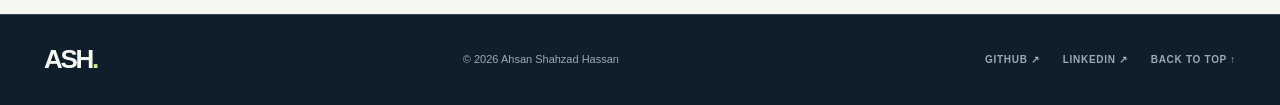
==== commit b7b41469: "Finalize verified API and n8n portfolio case studies" ====
--- a/order-gateway.html
+++ b/order-gateway.html
@@ -4,7 +4,7 @@
   <meta charset="utf-8">
   <meta name="viewport" content="width=device-width, initial-scale=1">
   <meta name="theme-color" content="#101d2a">
-  <meta name="description" content="ERP Order Integration Gateway case study: reliable Shopify-to-ERP order sync with signed webhooks, safe retries, audit trails and verified Odoo integration.">
+  <meta name="description" content="Shopify-to-ERP integration with signed webhooks, durable PostgreSQL delivery, governed actions, verified local Odoo confirmation and AWS deployment checks.">
   <title>ERP Order Integration Gateway | Ahsan Shahzad Hassan</title>
   <link rel="icon" type="image/svg+xml" href="assets/favicon.svg">
   <link rel="stylesheet" href="styles.css">
@@ -33,53 +33,35 @@
   </header>
   <main id="main" class="container detail-content">
     <article aria-labelledby="case-study-title">
-      <div class="detail-intro">
-        <p class="section-kicker">Portfolio case study</p>
-        <h1 id="case-study-title">ERP Order Integration Gateway: reliable Shopify-to-ERP order sync</h1>
-      </div>
-      <section class="detail-section" aria-labelledby="problem-title">
-        <h2 id="problem-title">The problem</h2>
-        <p>When a store sends orders to an ERP, the usual failures are quiet ones: a webhook arrives twice and creates two orders, the ERP is down for ten minutes and orders vanish, or someone fixes a failed order by hand and nobody knows what changed. I come from 25+ years of running operations, so I built the tool I would have wanted: an integration layer with durable order intake, duplicate detection, recoverable delivery and an audit history operators can inspect.</p>
-      </section>
-      <section class="detail-section" aria-labelledby="capabilities-title">
-        <h2 id="capabilities-title">What it does</h2>
-        <ul>
-          <li>Receives Shopify webhooks and verifies the HMAC signature. Unsigned or tampered requests are refused.</li>
-          <li>Detects repeated deliveries using the webhook ID and payload hash. In recorded same-ID replay tests, the gateway retained one order and job, with one mock ERP outcome; a sequential Odoo replay also retained one ERP order. The same webhook ID with a changed payload is refused.</li>
-          <li>Processes orders through a database-backed queue with a worker, automatic retries, dead-letter handling, recovery of stuck jobs, and a manual retry.</li>
-          <li>Pushes confirmed orders to an ERP through an adapter. A mock ERP is included for demos, and a real adapter for Odoo 19 Community was verified live.</li>
-          <li>Gives operators admin pages with order and workflow histories, plus approval-governed actions (for example, cancelling an order needs a different approving API key) and natural-language proposals that a person reviews before execution.</li>
-        </ul>
-      </section>
-      <section class="detail-section" aria-labelledby="proof-title">
-        <h2 id="proof-title">Proof it works</h2>
-        <ul>
-          <li>In my local test on 15 October 2026, Shopify dev-store order #1021 reached confirmed Odoo sales order S00054. Screenshots show matching BOOK/PEN lines, quantities, prices and a USD 60.00 total; the gateway job completed on its first attempt.</li>
-          <li>The recorded 15 October regression run passed 284 tests, with one optional live-Odoo test skipped. GitHub Actions runs the suite on pushes to master and pull requests.</li>
-          <li>The AWS replay fixture preserved its USD 10.00 amount through the gateway and mock ERP. Stored local line sums also matched order totals in the 17 October read-only review.</li>
-        </ul>
-      </section>
-      <section class="detail-section" aria-labelledby="deployment-title">
-        <h2 id="deployment-title">AWS deployment and operational checks</h2>
-        <ul>
-          <li>Runs on a single EC2 instance with Docker Compose, with Caddy providing trusted HTTPS, an HTTP-to-HTTPS redirect and security headers.</li>
-          <li>Only Caddy publishes application ports from the containers. The firewall, container health checks, restart policies and log rotation were all verified, and the instance enforces IMDSv2.</li>
-          <li>Nightly database backups have restricted permissions and an integrity check. I restored a backup into a temporary database and confirmed the row counts matched across all 11 tables.</li>
-          <li>The 15–16 October deployment checks passed the smoke test for HTTPS, authentication and a signed sample order reaching CONFIRMED through the mock ERP.</li>
-        </ul>
-      </section>
-      <section class="detail-section" aria-labelledby="stack-title">
-        <h2 id="stack-title">Stack</h2>
-        <p>Python, FastAPI, PostgreSQL, Docker Compose, Caddy, AWS EC2, Odoo 19, Shopify webhooks, GitHub Actions.</p>
-      </section>
-      <section class="detail-section" aria-labelledby="scope-title">
-        <h2 id="scope-title">Scope note</h2>
-        <p>Tax calculation sync is not included. Tax settings in the ERP are configured separately. The deployment uses a single host; high availability, sustained load and replacement-host recovery were not established. Off-server backups were not configured in the recorded deployment. Odoo lookup/create concurrency and stale-worker result fencing remain implementation limits; the replay results above are scoped tests, not a universal exactly-once guarantee.</p>
-      </section>
-      <section class="detail-section" aria-labelledby="links-title">
-        <h2 id="links-title">Links:</h2>
-        <p class="media-links"><a href="https://github.com/mediads786/order-gateway" target="_blank" rel="noopener noreferrer">Code: github.com/mediads786/order-gateway</a><a href="https://github.com/mediads786/order-gateway/blob/master/docs/verification-summary.md" target="_blank" rel="noopener noreferrer">Verified results and scope</a></p>
-      </section>
+<div class="detail-intro"><p class="section-kicker">Portfolio case study</p><h1 id="case-study-title">ERP Order Integration Gateway: Shopify-to-ERP delivery with operational controls</h1></div>
+<section class="detail-section" aria-labelledby="the-problem-title"><h2 id="the-problem-title">The problem</h2>
+<p>When an ERP is unavailable or a webhook arrives more than once, operators need more than a success message: they need durable records, controlled retries and a clear history of what happened. Drawing on 25+ years in operations, I built Order Gateway to make order delivery visible and recoverable, with authorization for sensitive changes.</p>
+</section>
+<section class="detail-section" aria-labelledby="what-i-built-title"><h2 id="what-i-built-title">What I built</h2>
+<ul><li>Signed Shopify <code>orders/create</code> intake that verifies the HMAC over the original request body and refuses unsigned or tampered requests. Invalid orders retain rejection reasons.</li><li>Atomic PostgreSQL persistence for accepted orders, their delivery jobs and intake audit events. Decimal arithmetic preserves the supported line amounts and computes order totals.</li><li>Duplicate detection using request identity and a stored payload hash. Recorded same-ID replay tests reused the existing order and job; a changed payload using that ID was refused. A separate sequential Odoo replay retained one ERP order.</li><li>A separate Python worker with automatic retries, exponential backoff with jitter, dead-letter handling, stale-job recovery and manual retry. The worker delivers accepted orders through the selected ERP adapter and marks successful delivery as CONFIRMED.</li><li>Mock ERP and Odoo 19 Community adapters. Recorded local Odoo tests cover sales-order confirmation, approval-governed cancellation and stock adjustment, and signed stock reduction with replay and insufficient-stock checks.</li><li>Admin pages for order status, attempts, errors and history, with views of approvals and proposals. API-key roles govern sensitive actions; cancellation and stock adjustment require approval by a different key. The governed order-creation route can hold large orders for approval. Natural-language requests produce proposals for human confirmation; the default proposer is rule-based.</li></ul>
+</section>
+<section class="detail-section" aria-labelledby="how-the-project-progressed-title"><h2 id="how-the-project-progressed-title">How the project progressed</h2>
+<ul><li><strong>6–10 October:</strong> built the intake, PostgreSQL queue, retry/recovery, audit, Shopify, Odoo and governance foundations. A real Shopify development-store order reached the mock ERP on 8 October; separate local Odoo operations were recorded.</li><li><strong>11–13 October:</strong> retained CI evidence and recorded the styled interface. The 13 October demonstration shows normal mock delivery, recovery after three controlled HTTP 500 failures, exact-request replay and a separate signed synthetic webhook. The recording documents that checkpoint.</li><li><strong>15 October:</strong> completed a synthetic signed Shopify-to-Odoo replay test and a separate real development-store test. In the real test, Shopify order #1021 reached confirmed Odoo sales order S00054 with matching BOOK/PEN quantities, prices and a USD 60.00 total. The gateway job completed on its first attempt. Another retained order history demonstrates terminal failure, manual requeue and successful recovery without removing the earlier events.</li><li><strong>15–16 October:</strong> deployed the API, worker, PostgreSQL, mock ERP and Caddy on one AWS EC2 instance and checked the deployment and backup/restore procedures.</li><li><strong>17 October:</strong> reconciled all 56 stored local API orders and their 264 audit events against the retained evidence. All currently confirmed orders had completed jobs and confirmation events; stored line sums matched order totals wherever lines existed. This was a read-only review, not a new integration test.</li></ul>
+</section>
+<section class="detail-section" aria-labelledby="aws-deployment-and-recovery-checks-title"><h2 id="aws-deployment-and-recovery-checks-title">AWS deployment and recovery checks</h2>
+<p>Docker Compose runs the services behind Caddy, which provides trusted HTTPS, HTTP-to-HTTPS redirection and security headers. Caddy is the only container publishing application ports. Recorded checks cover admin/API authentication, secure session-cookie flags, host firewall, container health checks, restart policies, log rotation and IMDSv2.</p>
+<p>The deployment smoke test passed HTTPS, authentication and a signed sample order reaching CONFIRMED through the mock ERP. Same-webhook replay reused the existing order and job with one mock outcome; invalid signatures and conflicting payload reuse were refused. The USD 10.00 fixture retained its amount through the gateway and mock ERP.</p>
+<p>Nightly database backup checks covered scheduling, restricted permissions and gzip integrity. A backup was restored into a temporary database on the same host, with matching row counts across all 11 copied tables. Credential rotation was followed by rejection of the old credentials and a successful backup using the replacement database credential. No credential values or deployment addresses are published.</p>
+</section>
+<section class="detail-section" aria-labelledby="regression-evidence-title"><h2 id="regression-evidence-title">Regression evidence</h2>
+<p>The recorded 15 October local regression run passed 284 tests, with one optional live-Odoo test skipped. The retained 11 October CI run records the same passed/skipped counts. GitHub Actions runs the suite on pushes to master and pull requests. These are dated results; the 17 October evidence review did not rerun the suite.</p>
+</section>
+<section class="detail-section" aria-labelledby="scope-title"><h2 id="scope-title">Scope</h2>
+<p>This is a demonstrated integration system with scoped test results. Local Odoo confirmation and the AWS mock-ERP deployment are separate verified outcomes. Tax calculation sync, general tax/discount/shipping reconciliation and full warehouse fulfilment are outside scope. The admin login is shared; the approval threshold applies to governed order creation, not every intake route. Replay tests demonstrate the recorded paths, not unconditional exactly-once external effects. Known concurrency limits are documented in the verification summary. High availability, sustained-load capacity, off-server backups and replacement-host recovery were not established by the recorded deployment checks.</p>
+<p>Gmail and WhatsApp notifications belong to the separate n8n implementation; the Python API provides failure visibility and audit history.</p>
+</section>
+<section class="detail-section" aria-labelledby="stack-title"><h2 id="stack-title">Stack</h2>
+<p>Python · FastAPI · PostgreSQL · Docker Compose · Caddy · AWS EC2 · Odoo 19 Community · Shopify webhooks · GitHub Actions</p>
+</section>
+<section class="detail-section" aria-labelledby="links-title"><h2 id="links-title">Links</h2>
+<ul><li><a href="https://github.com/mediads786/order-gateway" target="_blank" rel="noopener noreferrer">Source code</a></li><li><a href="https://github.com/mediads786/order-gateway/blob/master/docs/verification-summary.md" target="_blank" rel="noopener noreferrer">Verified results and scope</a></li><li><a href="projects/order-gateway-api.html">Recorded interface demonstration — 13 October 2026</a></li></ul>
+</section>
+
     </article>
   </main>
   <footer class="site-footer"><div class="container footer-content"><a class="footer-brand" href="index.html#top">ASH<span>.</span></a><span>© <span id="year">2026</span> Ahsan Shahzad Hassan</span><div><a href="https://github.com/mediads786" target="_blank" rel="noopener noreferrer">GITHUB ↗</a><a href="https://www.linkedin.com/in/ahsan-shahzad-hassan/" target="_blank" rel="noopener noreferrer">LINKEDIN ↗</a><a href="#top">BACK TO TOP ↑</a></div></div></footer>
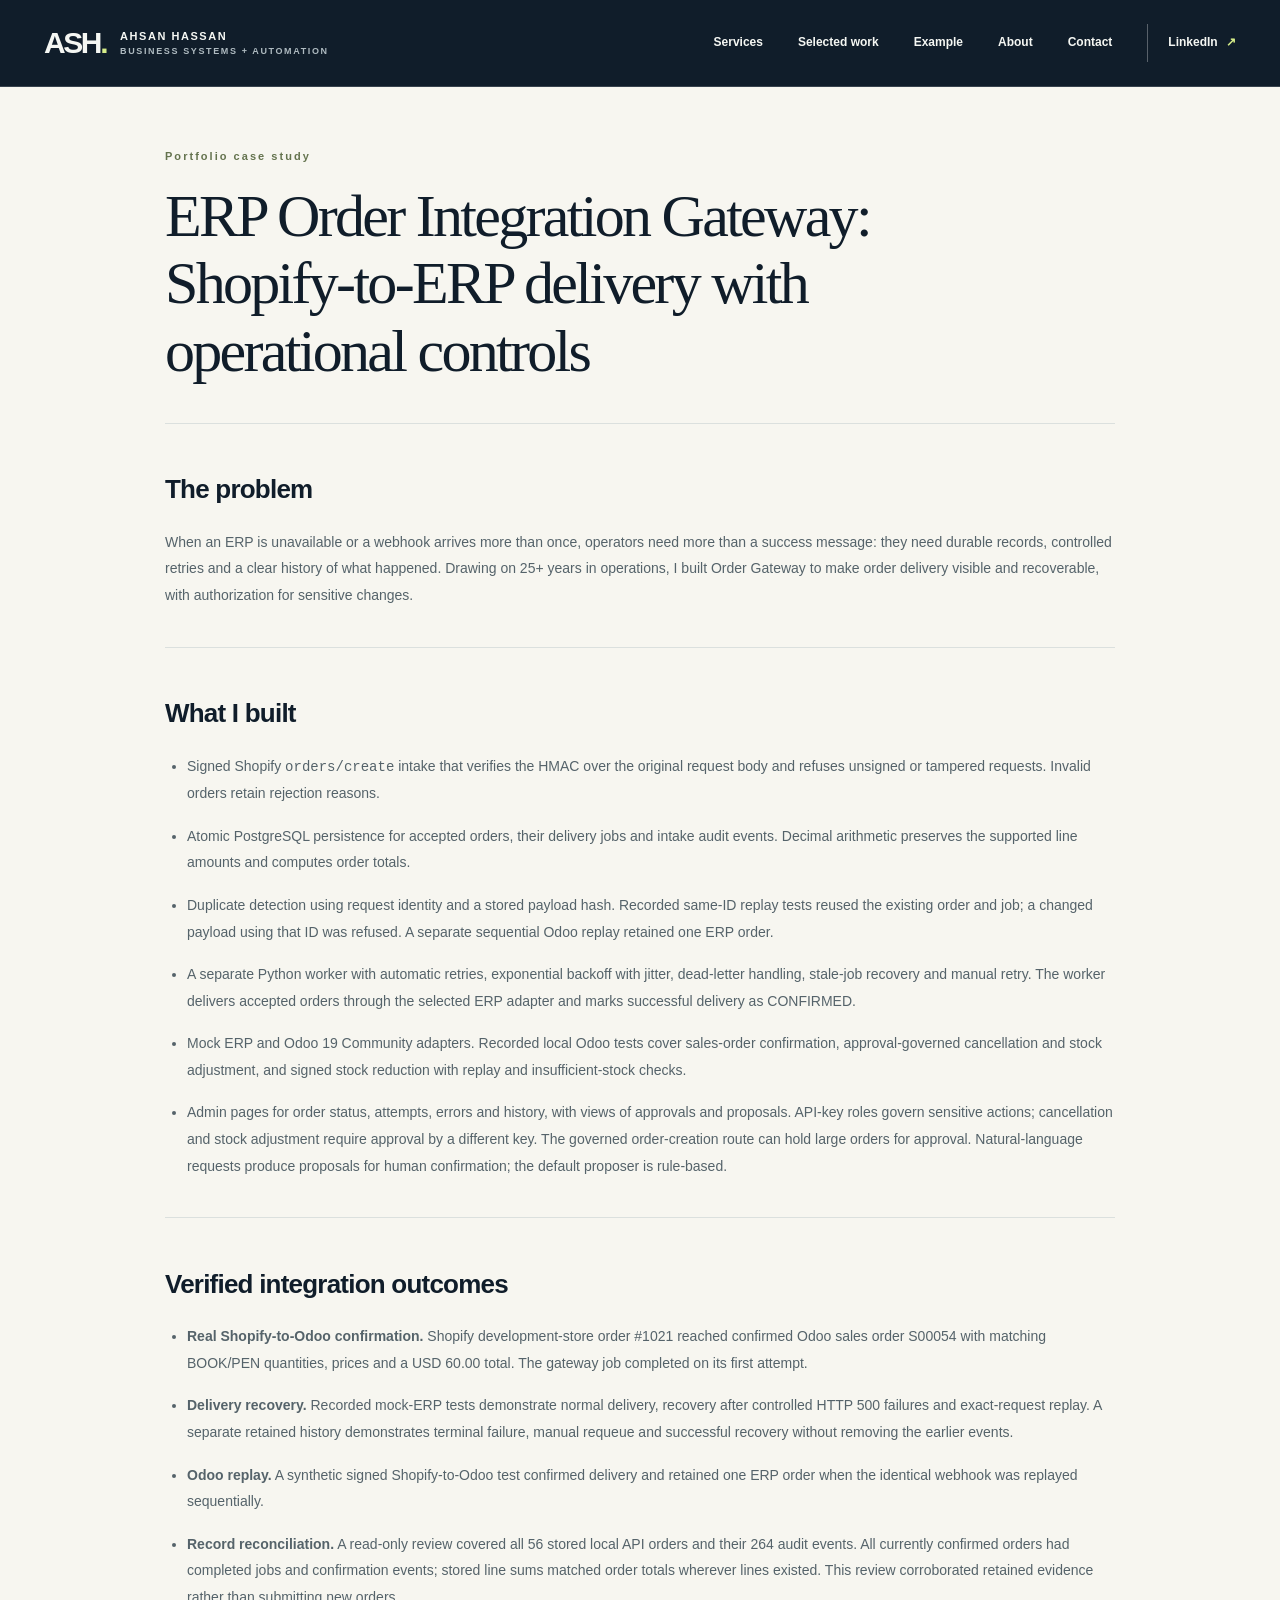
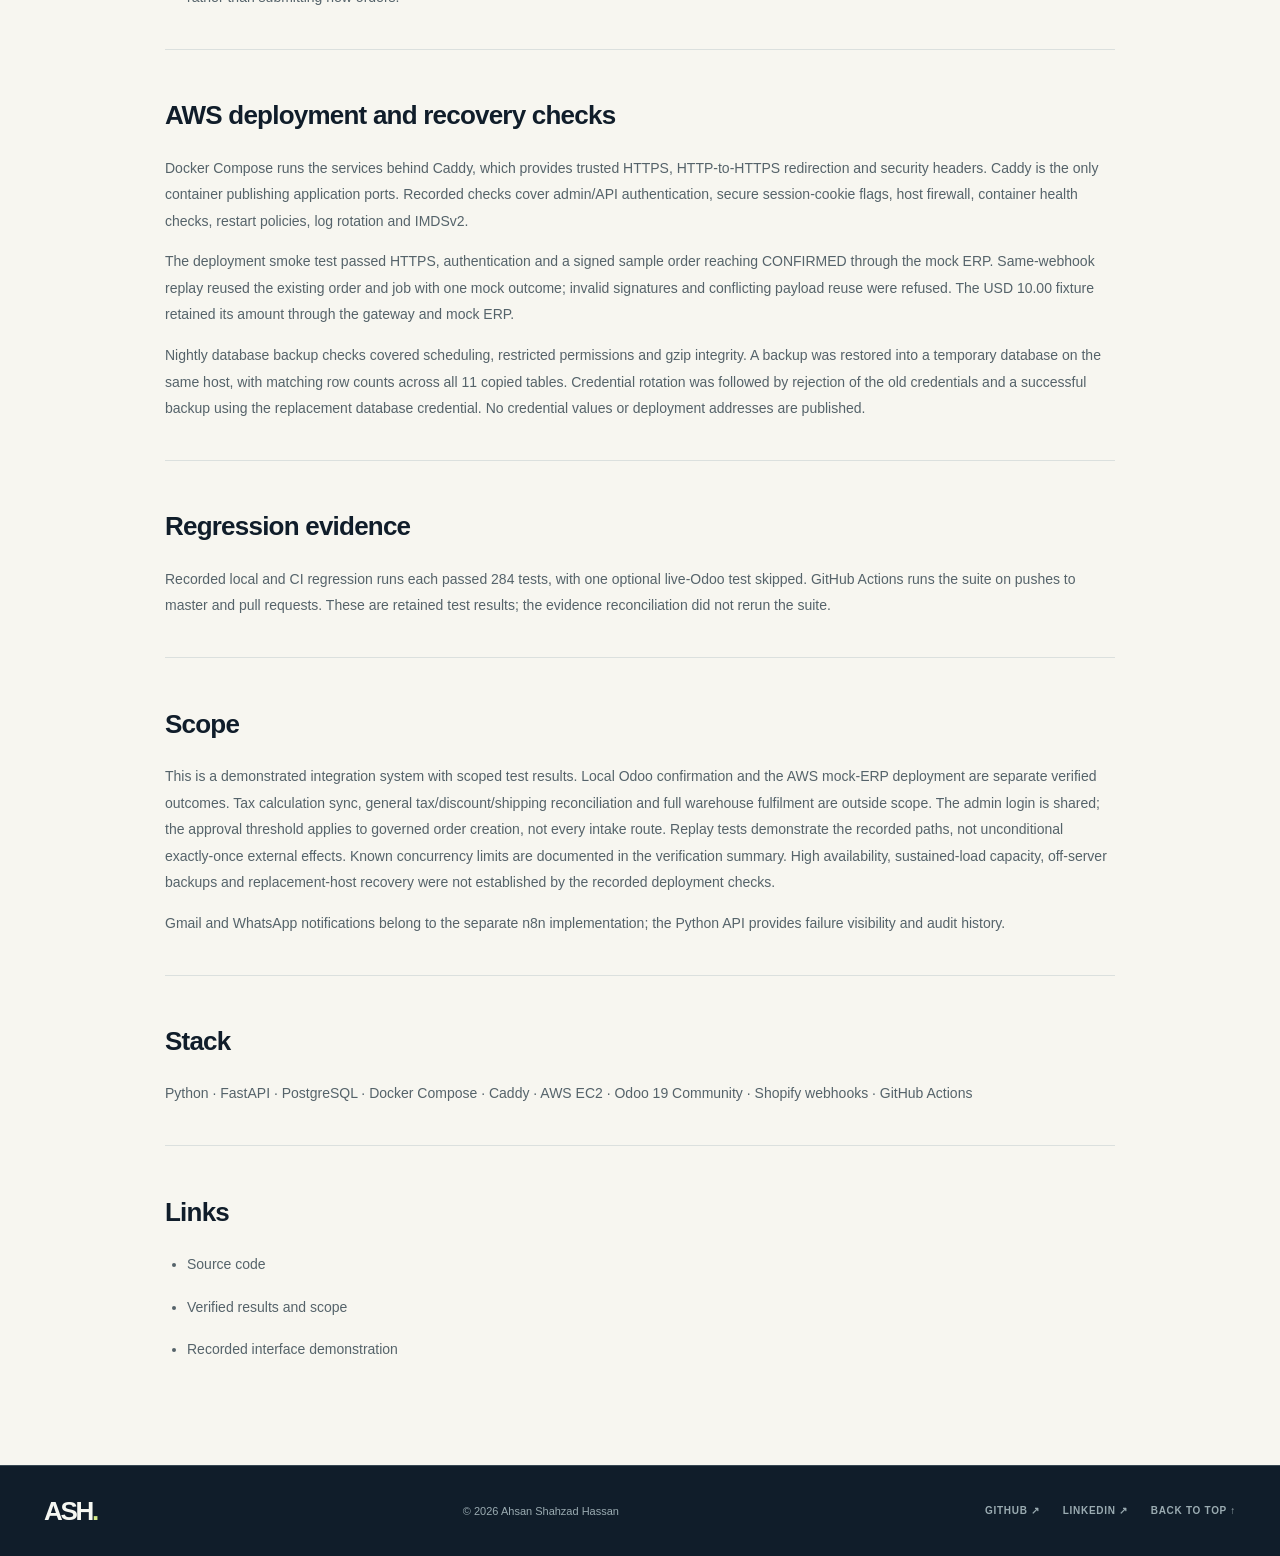
==== commit 48cbd5ec: "Remove public project timelines while preserving verified outcomes" ====
--- a/order-gateway.html
+++ b/order-gateway.html
@@ -40,8 +40,8 @@
 <section class="detail-section" aria-labelledby="what-i-built-title"><h2 id="what-i-built-title">What I built</h2>
 <ul><li>Signed Shopify <code>orders/create</code> intake that verifies the HMAC over the original request body and refuses unsigned or tampered requests. Invalid orders retain rejection reasons.</li><li>Atomic PostgreSQL persistence for accepted orders, their delivery jobs and intake audit events. Decimal arithmetic preserves the supported line amounts and computes order totals.</li><li>Duplicate detection using request identity and a stored payload hash. Recorded same-ID replay tests reused the existing order and job; a changed payload using that ID was refused. A separate sequential Odoo replay retained one ERP order.</li><li>A separate Python worker with automatic retries, exponential backoff with jitter, dead-letter handling, stale-job recovery and manual retry. The worker delivers accepted orders through the selected ERP adapter and marks successful delivery as CONFIRMED.</li><li>Mock ERP and Odoo 19 Community adapters. Recorded local Odoo tests cover sales-order confirmation, approval-governed cancellation and stock adjustment, and signed stock reduction with replay and insufficient-stock checks.</li><li>Admin pages for order status, attempts, errors and history, with views of approvals and proposals. API-key roles govern sensitive actions; cancellation and stock adjustment require approval by a different key. The governed order-creation route can hold large orders for approval. Natural-language requests produce proposals for human confirmation; the default proposer is rule-based.</li></ul>
 </section>
-<section class="detail-section" aria-labelledby="how-the-project-progressed-title"><h2 id="how-the-project-progressed-title">How the project progressed</h2>
-<ul><li><strong>6–10 October:</strong> built the intake, PostgreSQL queue, retry/recovery, audit, Shopify, Odoo and governance foundations. A real Shopify development-store order reached the mock ERP on 8 October; separate local Odoo operations were recorded.</li><li><strong>11–13 October:</strong> retained CI evidence and recorded the styled interface. The 13 October demonstration shows normal mock delivery, recovery after three controlled HTTP 500 failures, exact-request replay and a separate signed synthetic webhook. The recording documents that checkpoint.</li><li><strong>15 October:</strong> completed a synthetic signed Shopify-to-Odoo replay test and a separate real development-store test. In the real test, Shopify order #1021 reached confirmed Odoo sales order S00054 with matching BOOK/PEN quantities, prices and a USD 60.00 total. The gateway job completed on its first attempt. Another retained order history demonstrates terminal failure, manual requeue and successful recovery without removing the earlier events.</li><li><strong>15–16 October:</strong> deployed the API, worker, PostgreSQL, mock ERP and Caddy on one AWS EC2 instance and checked the deployment and backup/restore procedures.</li><li><strong>17 October:</strong> reconciled all 56 stored local API orders and their 264 audit events against the retained evidence. All currently confirmed orders had completed jobs and confirmation events; stored line sums matched order totals wherever lines existed. This was a read-only review, not a new integration test.</li></ul>
+<section class="detail-section" aria-labelledby="verified-integration-outcomes-title"><h2 id="verified-integration-outcomes-title">Verified integration outcomes</h2>
+<ul><li><strong>Real Shopify-to-Odoo confirmation.</strong> Shopify development-store order #1021 reached confirmed Odoo sales order S00054 with matching BOOK/PEN quantities, prices and a USD 60.00 total. The gateway job completed on its first attempt.</li><li><strong>Delivery recovery.</strong> Recorded mock-ERP tests demonstrate normal delivery, recovery after controlled HTTP 500 failures and exact-request replay. A separate retained history demonstrates terminal failure, manual requeue and successful recovery without removing the earlier events.</li><li><strong>Odoo replay.</strong> A synthetic signed Shopify-to-Odoo test confirmed delivery and retained one ERP order when the identical webhook was replayed sequentially.</li><li><strong>Record reconciliation.</strong> A read-only review covered all 56 stored local API orders and their 264 audit events. All currently confirmed orders had completed jobs and confirmation events; stored line sums matched order totals wherever lines existed. This review corroborated retained evidence rather than submitting new orders.</li></ul>
 </section>
 <section class="detail-section" aria-labelledby="aws-deployment-and-recovery-checks-title"><h2 id="aws-deployment-and-recovery-checks-title">AWS deployment and recovery checks</h2>
 <p>Docker Compose runs the services behind Caddy, which provides trusted HTTPS, HTTP-to-HTTPS redirection and security headers. Caddy is the only container publishing application ports. Recorded checks cover admin/API authentication, secure session-cookie flags, host firewall, container health checks, restart policies, log rotation and IMDSv2.</p>
@@ -49,7 +49,7 @@
 <p>Nightly database backup checks covered scheduling, restricted permissions and gzip integrity. A backup was restored into a temporary database on the same host, with matching row counts across all 11 copied tables. Credential rotation was followed by rejection of the old credentials and a successful backup using the replacement database credential. No credential values or deployment addresses are published.</p>
 </section>
 <section class="detail-section" aria-labelledby="regression-evidence-title"><h2 id="regression-evidence-title">Regression evidence</h2>
-<p>The recorded 15 October local regression run passed 284 tests, with one optional live-Odoo test skipped. The retained 11 October CI run records the same passed/skipped counts. GitHub Actions runs the suite on pushes to master and pull requests. These are dated results; the 17 October evidence review did not rerun the suite.</p>
+<p>Recorded local and CI regression runs each passed 284 tests, with one optional live-Odoo test skipped. GitHub Actions runs the suite on pushes to master and pull requests. These are retained test results; the evidence reconciliation did not rerun the suite.</p>
 </section>
 <section class="detail-section" aria-labelledby="scope-title"><h2 id="scope-title">Scope</h2>
 <p>This is a demonstrated integration system with scoped test results. Local Odoo confirmation and the AWS mock-ERP deployment are separate verified outcomes. Tax calculation sync, general tax/discount/shipping reconciliation and full warehouse fulfilment are outside scope. The admin login is shared; the approval threshold applies to governed order creation, not every intake route. Replay tests demonstrate the recorded paths, not unconditional exactly-once external effects. Known concurrency limits are documented in the verification summary. High availability, sustained-load capacity, off-server backups and replacement-host recovery were not established by the recorded deployment checks.</p>
@@ -59,7 +59,7 @@
 <p>Python · FastAPI · PostgreSQL · Docker Compose · Caddy · AWS EC2 · Odoo 19 Community · Shopify webhooks · GitHub Actions</p>
 </section>
 <section class="detail-section" aria-labelledby="links-title"><h2 id="links-title">Links</h2>
-<ul><li><a href="https://github.com/mediads786/order-gateway" target="_blank" rel="noopener noreferrer">Source code</a></li><li><a href="https://github.com/mediads786/order-gateway/blob/master/docs/verification-summary.md" target="_blank" rel="noopener noreferrer">Verified results and scope</a></li><li><a href="projects/order-gateway-api.html">Recorded interface demonstration — 13 October 2026</a></li></ul>
+<ul><li><a href="https://github.com/mediads786/order-gateway" target="_blank" rel="noopener noreferrer">Source code</a></li><li><a href="https://github.com/mediads786/order-gateway/blob/master/docs/verification-summary.md" target="_blank" rel="noopener noreferrer">Verified results and scope</a></li><li><a href="projects/order-gateway-api.html">Recorded interface demonstration</a></li></ul>
 </section>
 
     </article>
